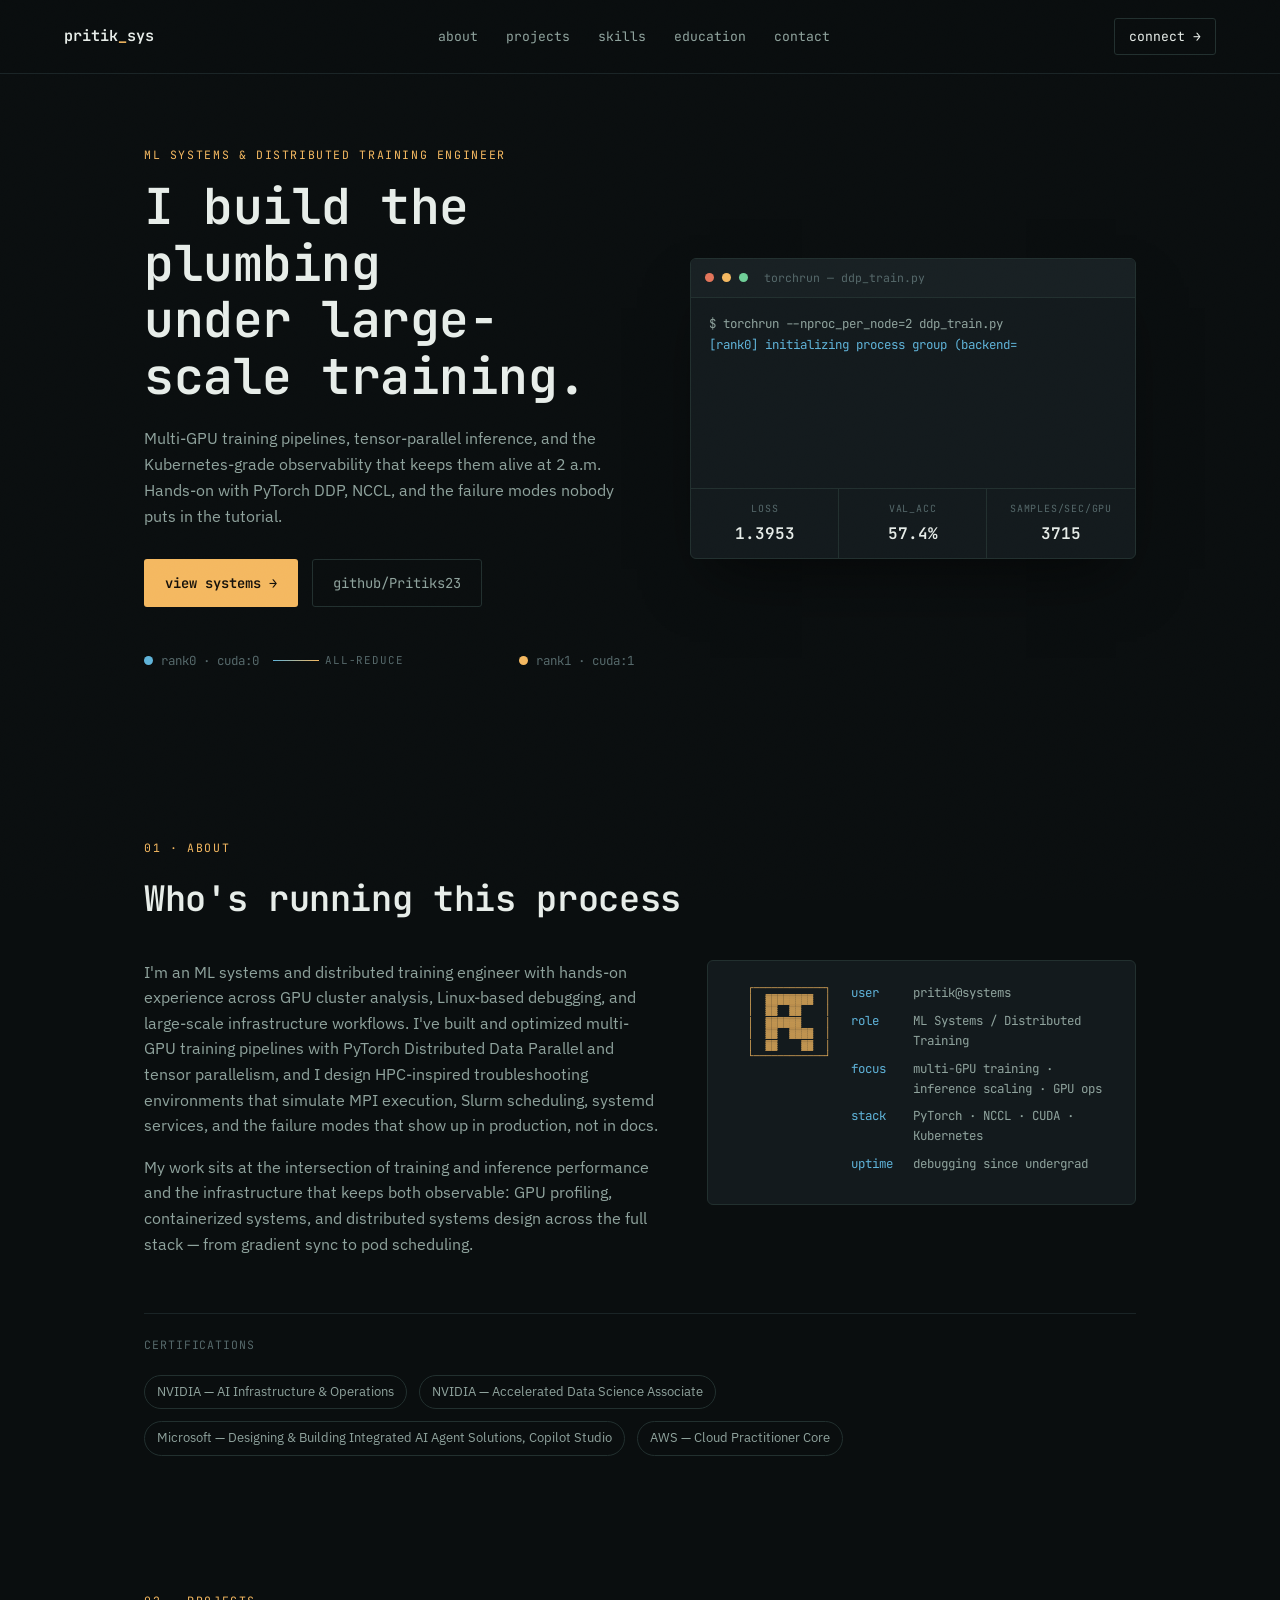
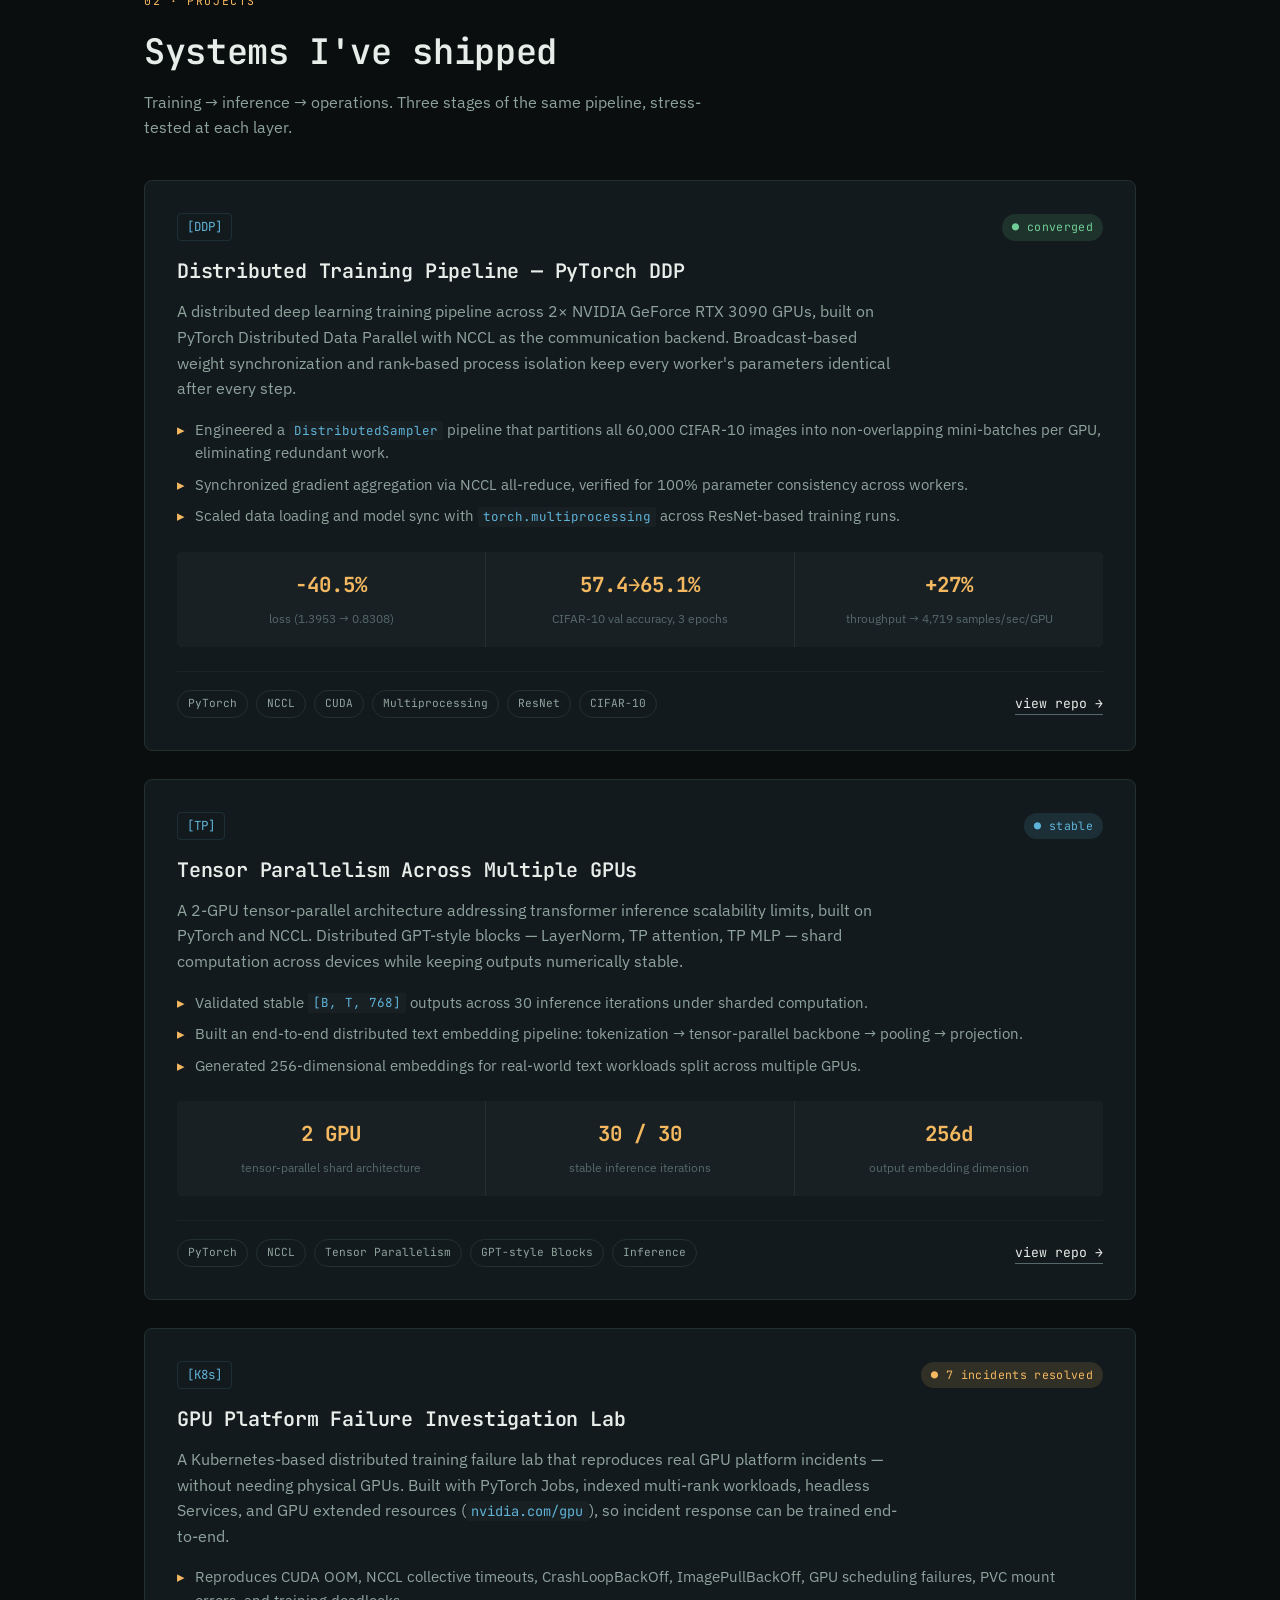
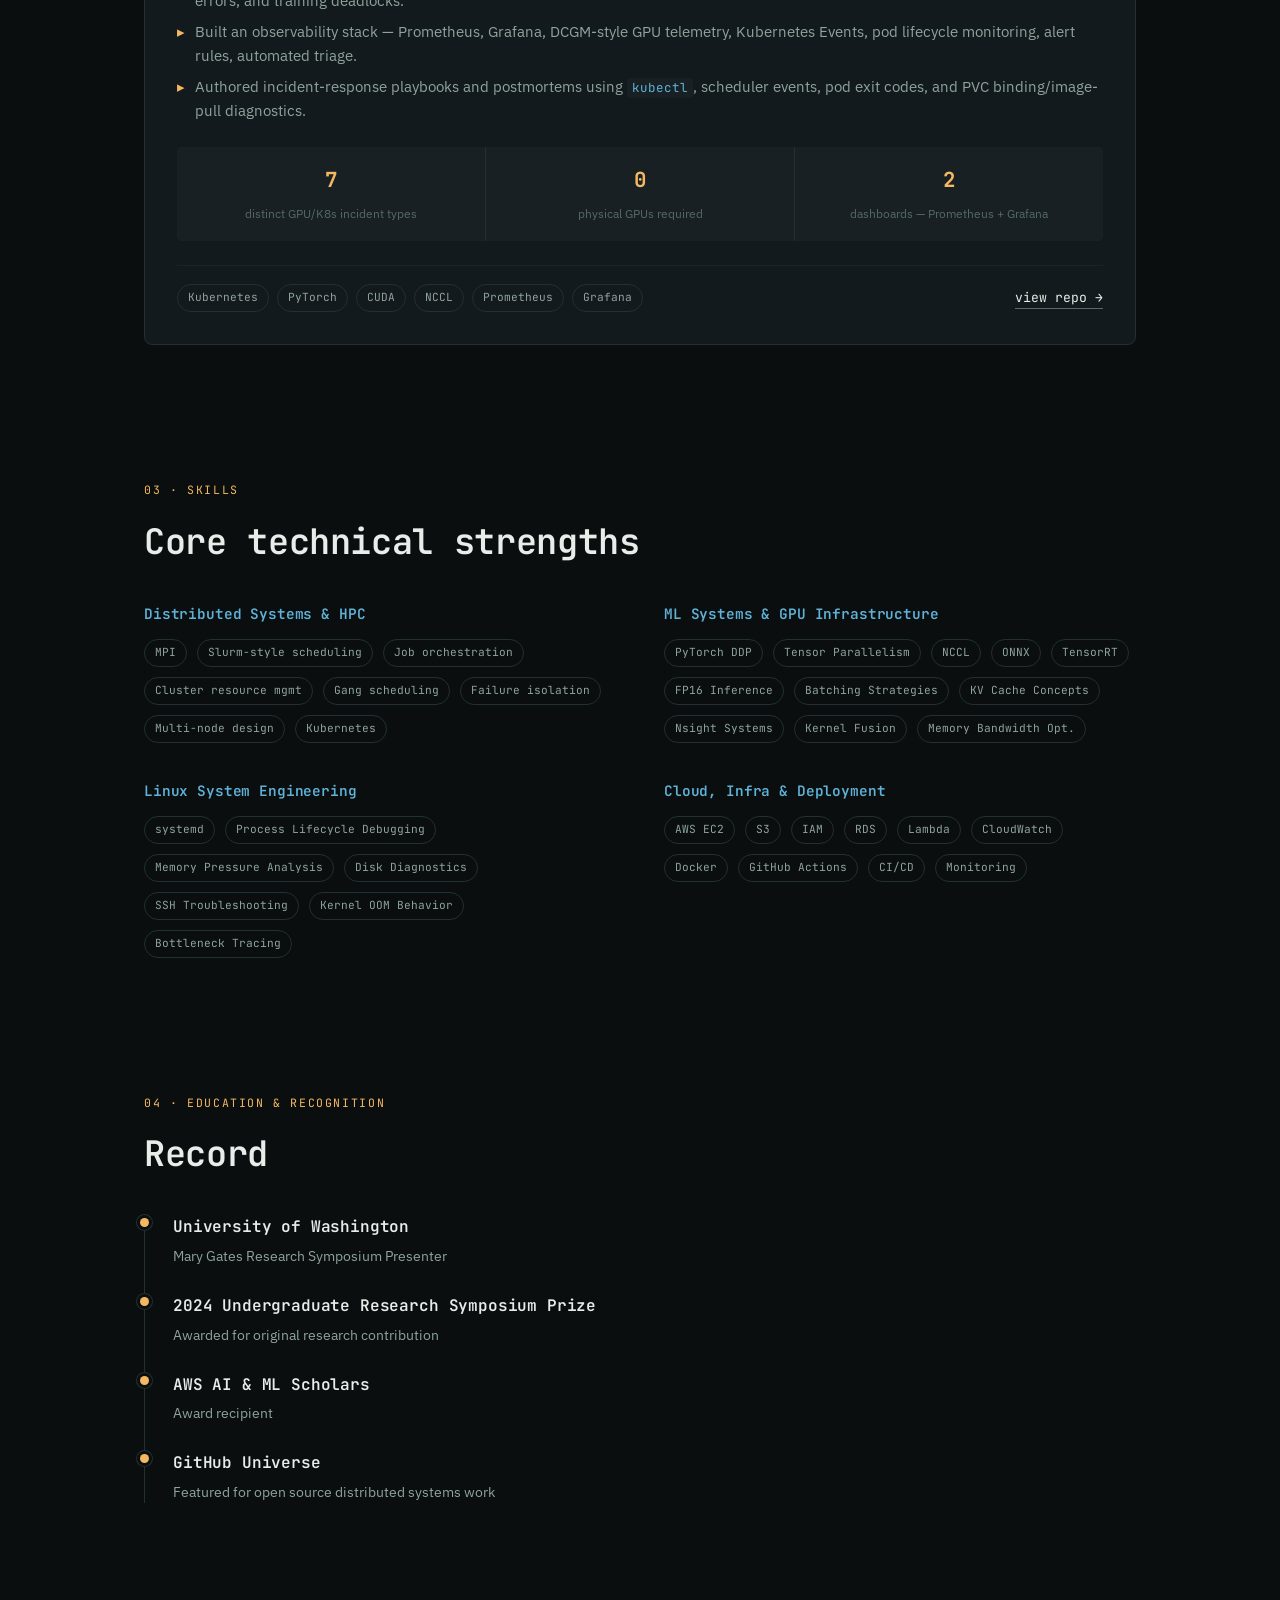
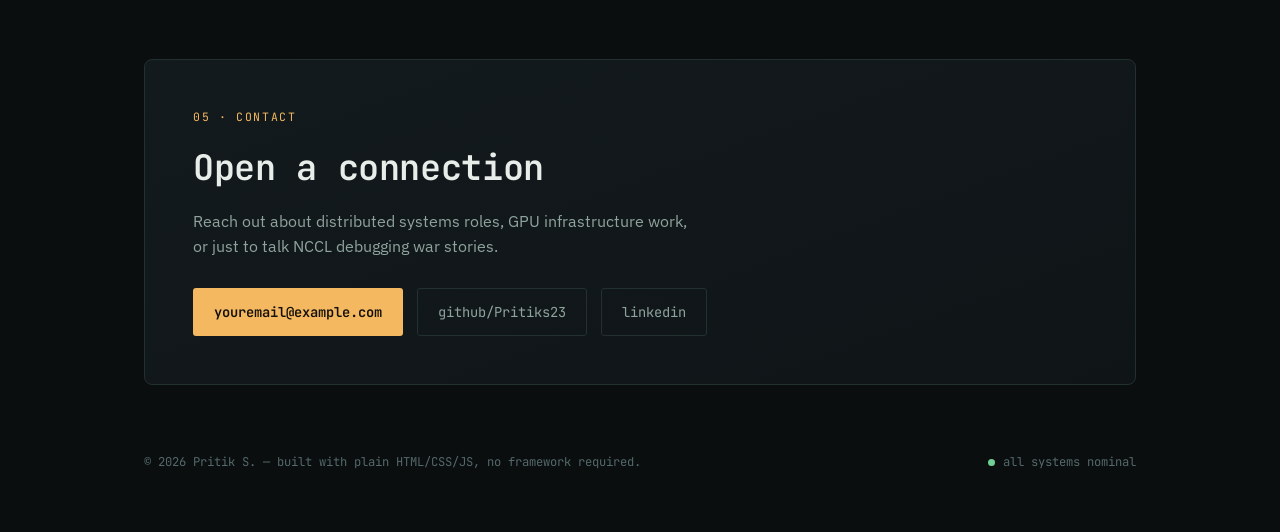
==== index.html @ 681da912 "Add files via upload" ====
<!DOCTYPE html>
<html lang="en">
<head>
<meta charset="UTF-8">
<meta name="viewport" content="width=device-width, initial-scale=1.0">
<title>Pritik S. — ML Systems &amp; Distributed Training Engineer</title>
<meta name="description" content="Portfolio of an ML Systems / Distributed Training engineer — PyTorch DDP, tensor parallelism, Kubernetes GPU failure engineering.">
<link rel="preconnect" href="https://fonts.googleapis.com">
<link rel="preconnect" href="https://fonts.gstatic.com" crossorigin>
<link href="https://fonts.googleapis.com/css2?family=JetBrains+Mono:wght@400;500;600;700&family=IBM+Plex+Sans:wght@400;500;600&display=swap" rel="stylesheet">
<link rel="stylesheet" href="style.css">
</head>
<body>

<div class="grain" aria-hidden="true"></div>

<!-- ============ NAV ============ -->
<header class="nav" id="top">
  <a class="nav__brand" href="#top">pritik<span class="cursor-blink">_</span>sys</a>
  <nav class="nav__links">
    <a href="#about">about</a>
    <a href="#projects">projects</a>
    <a href="#skills">skills</a>
    <a href="#education">education</a>
    <a href="#contact">contact</a>
  </nav>
  <a class="nav__cta" href="#contact">connect →</a>
</header>

<main>

<!-- ============ HERO ============ -->
<section class="hero" aria-label="Introduction">
  <div class="hero__text">
    <p class="eyebrow">ML SYSTEMS &amp; DISTRIBUTED TRAINING ENGINEER</p>
    <h1 class="hero__title">I build the plumbing<br>under large-scale training.</h1>
    <p class="hero__sub">
      Multi-GPU training pipelines, tensor-parallel inference, and the Kubernetes-grade
      observability that keeps them alive at 2&nbsp;a.m. Hands-on with PyTorch DDP, NCCL,
      and the failure modes nobody puts in the tutorial.
    </p>
    <div class="hero__actions">
      <a class="btn btn--primary" href="#projects">view systems →</a>
      <a class="btn btn--ghost" href="https://github.com/Pritiks23" target="_blank" rel="noopener">github/Pritiks23</a>
    </div>
    <div class="hero__ranks" role="img" aria-label="Two GPU ranks synchronized via NCCL all-reduce">
      <div class="rank">
        <span class="rank__dot" data-rank="0"></span>
        <span class="rank__label">rank0 · cuda:0</span>
      </div>
      <div class="rank__link">
        <span class="rank__link-line"></span>
        <span class="rank__link-tag">all-reduce</span>
      </div>
      <div class="rank">
        <span class="rank__dot" data-rank="1"></span>
        <span class="rank__label">rank1 · cuda:1</span>
      </div>
    </div>
  </div>

  <div class="hero__console" aria-hidden="true">
    <div class="console">
      <div class="console__bar">
        <span class="console__dot console__dot--r"></span>
        <span class="console__dot console__dot--y"></span>
        <span class="console__dot console__dot--g"></span>
        <span class="console__title">torchrun — ddp_train.py</span>
      </div>
      <pre class="console__body" id="consoleBody"></pre>
      <div class="console__metrics">
        <div class="metric">
          <span class="metric__label">loss</span>
          <span class="metric__value" id="metricLoss">1.3953</span>
        </div>
        <div class="metric">
          <span class="metric__label">val_acc</span>
          <span class="metric__value" id="metricAcc">57.4%</span>
        </div>
        <div class="metric">
          <span class="metric__label">samples/sec/gpu</span>
          <span class="metric__value" id="metricThroughput">3715</span>
        </div>
      </div>
    </div>
  </div>
</section>

<!-- ============ ABOUT ============ -->
<section class="about" id="about">
  <div class="section-head">
    <p class="eyebrow">01 · about</p>
    <h2>Who's running this process</h2>
  </div>

  <div class="about__grid">
    <div class="about__copy">
      <p>
        I'm an ML systems and distributed training engineer with hands-on experience across
        GPU cluster analysis, Linux-based debugging, and large-scale infrastructure workflows.
        I've built and optimized multi-GPU training pipelines with PyTorch Distributed Data
        Parallel and tensor parallelism, and I design HPC-inspired troubleshooting environments
        that simulate MPI execution, Slurm scheduling, systemd services, and the failure modes
        that show up in production, not in docs.
      </p>
      <p>
        My work sits at the intersection of training and inference performance and the
        infrastructure that keeps both observable: GPU profiling, containerized systems, and
        distributed systems design across the full stack — from gradient sync to pod scheduling.
      </p>
    </div>

    <div class="neofetch" role="img" aria-label="System information summary">
      <pre class="neofetch__ascii" aria-hidden="true">
   ┌────────────┐
   │  ▓▓▓▓▓▓▓▓  │
   │  ▓▓  ▓▓    │
   │  ▓▓▓▓▓▓    │
   │  ▓▓  ▓▓▓▓  │
   │  ▓▓    ▓▓  │
   └────────────┘</pre>
      <dl class="neofetch__fields">
        <div><dt>user</dt><dd>pritik@systems</dd></div>
        <div><dt>role</dt><dd>ML Systems / Distributed Training</dd></div>
        <div><dt>focus</dt><dd>multi-GPU training · inference scaling · GPU ops</dd></div>
        <div><dt>stack</dt><dd>PyTorch · NCCL · CUDA · Kubernetes</dd></div>
        <div><dt>uptime</dt><dd>debugging since undergrad</dd></div>
      </dl>
    </div>
  </div>

  <div class="certs">
    <span class="certs__label">certifications</span>
    <ul class="certs__list">
      <li>NVIDIA — AI Infrastructure &amp; Operations</li>
      <li>NVIDIA — Accelerated Data Science Associate</li>
      <li>Microsoft — Designing &amp; Building Integrated AI Agent Solutions, Copilot Studio</li>
      <li>AWS — Cloud Practitioner Core</li>
    </ul>
  </div>
</section>

<!-- ============ PROJECTS ============ -->
<section class="projects" id="projects">
  <div class="section-head">
    <p class="eyebrow">02 · projects</p>
    <h2>Systems I've shipped</h2>
    <p class="section-sub">Training → inference → operations. Three stages of the same pipeline, stress-tested at each layer.</p>
  </div>

  <div class="project-list">

    <!-- PROJECT 1 -->
    <article class="project reveal">
      <div class="project__meta">
        <span class="project__tag">[DDP]</span>
        <span class="status status--converged">● converged</span>
      </div>
      <h3 class="project__title">Distributed Training Pipeline — PyTorch DDP</h3>
      <p class="project__desc">
        A distributed deep learning training pipeline across 2× NVIDIA GeForce RTX 3090 GPUs,
        built on PyTorch Distributed Data Parallel with NCCL as the communication backend.
        Broadcast-based weight synchronization and rank-based process isolation keep every
        worker's parameters identical after every step.
      </p>
      <ul class="project__points">
        <li>Engineered a <code>DistributedSampler</code> pipeline that partitions all 60,000 CIFAR-10 images into non-overlapping mini-batches per GPU, eliminating redundant work.</li>
        <li>Synchronized gradient aggregation via NCCL all-reduce, verified for 100% parameter consistency across workers.</li>
        <li>Scaled data loading and model sync with <code>torch.multiprocessing</code> across ResNet-based training runs.</li>
      </ul>

      <div class="project__metrics">
        <div class="pmetric">
          <span class="pmetric__value">−40.5%</span>
          <span class="pmetric__label">loss (1.3953 → 0.8308)</span>
        </div>
        <div class="pmetric">
          <span class="pmetric__value">57.4→65.1%</span>
          <span class="pmetric__label">CIFAR-10 val accuracy, 3 epochs</span>
        </div>
        <div class="pmetric">
          <span class="pmetric__value">+27%</span>
          <span class="pmetric__label">throughput → 4,719 samples/sec/GPU</span>
        </div>
      </div>

      <div class="project__footer">
        <div class="chips">
          <span>PyTorch</span><span>NCCL</span><span>CUDA</span><span>Multiprocessing</span><span>ResNet</span><span>CIFAR-10</span>
        </div>
        <a class="project__link" href="https://github.com/Pritiks23/training" target="_blank" rel="noopener">view repo →</a>
      </div>
    </article>

    <!-- PROJECT 2 -->
    <article class="project reveal">
      <div class="project__meta">
        <span class="project__tag">[TP]</span>
        <span class="status status--stable">● stable</span>
      </div>
      <h3 class="project__title">Tensor Parallelism Across Multiple GPUs</h3>
      <p class="project__desc">
        A 2-GPU tensor-parallel architecture addressing transformer inference scalability limits,
        built on PyTorch and NCCL. Distributed GPT-style blocks — LayerNorm, TP attention,
        TP MLP — shard computation across devices while keeping outputs numerically stable.
      </p>
      <ul class="project__points">
        <li>Validated stable <code>[B, T, 768]</code> outputs across 30 inference iterations under sharded computation.</li>
        <li>Built an end-to-end distributed text embedding pipeline: tokenization → tensor-parallel backbone → pooling → projection.</li>
        <li>Generated 256-dimensional embeddings for real-world text workloads split across multiple GPUs.</li>
      </ul>

      <div class="project__metrics">
        <div class="pmetric">
          <span class="pmetric__value">2 GPU</span>
          <span class="pmetric__label">tensor-parallel shard architecture</span>
        </div>
        <div class="pmetric">
          <span class="pmetric__value">30 / 30</span>
          <span class="pmetric__label">stable inference iterations</span>
        </div>
        <div class="pmetric">
          <span class="pmetric__value">256d</span>
          <span class="pmetric__label">output embedding dimension</span>
        </div>
      </div>

      <div class="project__footer">
        <div class="chips">
          <span>PyTorch</span><span>NCCL</span><span>Tensor Parallelism</span><span>GPT-style Blocks</span><span>Inference</span>
        </div>
        <a class="project__link" href="https://github.com/Pritiks23/Tensor-parallelism-across-multipleGPUS/" target="_blank" rel="noopener">view repo →</a>
      </div>
    </article>

    <!-- PROJECT 3 -->
    <article class="project reveal">
      <div class="project__meta">
        <span class="project__tag">[K8s]</span>
        <span class="status status--resolved">● 7 incidents resolved</span>
      </div>
      <h3 class="project__title">GPU Platform Failure Investigation Lab</h3>
      <p class="project__desc">
        A Kubernetes-based distributed training failure lab that reproduces real GPU platform
        incidents — without needing physical GPUs. Built with PyTorch Jobs, indexed multi-rank
        workloads, headless Services, and GPU extended resources (<code>nvidia.com/gpu</code>),
        so incident response can be trained end-to-end.
      </p>
      <ul class="project__points">
        <li>Reproduces CUDA OOM, NCCL collective timeouts, CrashLoopBackOff, ImagePullBackOff, GPU scheduling failures, PVC mount errors, and training deadlocks.</li>
        <li>Built an observability stack — Prometheus, Grafana, DCGM-style GPU telemetry, Kubernetes Events, pod lifecycle monitoring, alert rules, automated triage.</li>
        <li>Authored incident-response playbooks and postmortems using <code>kubectl</code>, scheduler events, pod exit codes, and PVC binding/image-pull diagnostics.</li>
      </ul>

      <div class="project__metrics">
        <div class="pmetric">
          <span class="pmetric__value">7</span>
          <span class="pmetric__label">distinct GPU/K8s incident types</span>
        </div>
        <div class="pmetric">
          <span class="pmetric__value">0</span>
          <span class="pmetric__label">physical GPUs required</span>
        </div>
        <div class="pmetric">
          <span class="pmetric__value">2</span>
          <span class="pmetric__label">dashboards — Prometheus + Grafana</span>
        </div>
      </div>

      <div class="project__footer">
        <div class="chips">
          <span>Kubernetes</span><span>PyTorch</span><span>CUDA</span><span>NCCL</span><span>Prometheus</span><span>Grafana</span>
        </div>
        <a class="project__link" href="https://github.com/Pritiks23/Kubernetes_GPU_failure" target="_blank" rel="noopener">view repo →</a>
      </div>
    </article>

  </div>
</section>

<!-- ============ SKILLS ============ -->
<section class="skills" id="skills">
  <div class="section-head">
    <p class="eyebrow">03 · skills</p>
    <h2>Core technical strengths</h2>
  </div>

  <div class="skills__grid">
    <div class="skill-group">
      <h3>Distributed Systems &amp; HPC</h3>
      <div class="chips chips--wrap">
        <span>MPI</span><span>Slurm-style scheduling</span><span>Job orchestration</span>
        <span>Cluster resource mgmt</span><span>Gang scheduling</span><span>Failure isolation</span>
        <span>Multi-node design</span><span>Kubernetes</span>
      </div>
    </div>
    <div class="skill-group">
      <h3>ML Systems &amp; GPU Infrastructure</h3>
      <div class="chips chips--wrap">
        <span>PyTorch DDP</span><span>Tensor Parallelism</span><span>NCCL</span><span>ONNX</span>
        <span>TensorRT</span><span>FP16 Inference</span><span>Batching Strategies</span>
        <span>KV Cache Concepts</span><span>Nsight Systems</span><span>Kernel Fusion</span>
        <span>Memory Bandwidth Opt.</span>
      </div>
    </div>
    <div class="skill-group">
      <h3>Linux System Engineering</h3>
      <div class="chips chips--wrap">
        <span>systemd</span><span>Process Lifecycle Debugging</span><span>Memory Pressure Analysis</span>
        <span>Disk Diagnostics</span><span>SSH Troubleshooting</span><span>Kernel OOM Behavior</span>
        <span>Bottleneck Tracing</span>
      </div>
    </div>
    <div class="skill-group">
      <h3>Cloud, Infra &amp; Deployment</h3>
      <div class="chips chips--wrap">
        <span>AWS EC2</span><span>S3</span><span>IAM</span><span>RDS</span><span>Lambda</span>
        <span>CloudWatch</span><span>Docker</span><span>GitHub Actions</span><span>CI/CD</span><span>Monitoring</span>
      </div>
    </div>
  </div>
</section>

<!-- ============ EDUCATION ============ -->
<section class="education" id="education">
  <div class="section-head">
    <p class="eyebrow">04 · education &amp; recognition</p>
    <h2>Record</h2>
  </div>

  <ul class="timeline">
    <li>
      <span class="timeline__marker"></span>
      <div class="timeline__content">
        <h3>University of Washington</h3>
        <p>Mary Gates Research Symposium Presenter</p>
      </div>
    </li>
    <li>
      <span class="timeline__marker"></span>
      <div class="timeline__content">
        <h3>2024 Undergraduate Research Symposium Prize</h3>
        <p>Awarded for original research contribution</p>
      </div>
    </li>
    <li>
      <span class="timeline__marker"></span>
      <div class="timeline__content">
        <h3>AWS AI &amp; ML Scholars</h3>
        <p>Award recipient</p>
      </div>
    </li>
    <li>
      <span class="timeline__marker"></span>
      <div class="timeline__content">
        <h3>GitHub Universe</h3>
        <p>Featured for open source distributed systems work</p>
      </div>
    </li>
  </ul>
</section>

<!-- ============ CONTACT ============ -->
<section class="contact" id="contact">
  <div class="contact__box">
    <p class="eyebrow">05 · contact</p>
    <h2>Open a connection</h2>
    <p class="contact__sub">Reach out about distributed systems roles, GPU infrastructure work, or just to talk NCCL debugging war stories.</p>
    <div class="contact__actions">
      <a class="btn btn--primary" href="mailto:youremail@example.com">youremail@example.com</a>
      <a class="btn btn--ghost" href="https://github.com/Pritiks23" target="_blank" rel="noopener">github/Pritiks23</a>
      <a class="btn btn--ghost" href="https://www.linkedin.com/in/yourprofile" target="_blank" rel="noopener">linkedin</a>
    </div>
  </div>
</section>

</main>

<footer class="footer">
  <p>© <span id="year"></span> Pritik S. — built with plain HTML/CSS/JS, no framework required.</p>
  <p class="footer__status"><span class="status-dot"></span> all systems nominal</p>
</footer>

<script src="script.js"></script>
</body>
</html>
---- style.css ----
/* ============================================
   TOKENS
   ============================================ */
:root {
  /* color */
  --bg:          #0a0e0f;
  --bg-elev:     #0f1517;
  --surface:     #131a1d;
  --surface-2:   #182023;
  --border:      #22302f;
  --border-soft: #1a2426;

  --text:        #e7ede9;
  --text-dim:    #8fa39d;
  --text-faint:  #55686a;

  --amber:       #f4b860;
  --amber-dim:   #f4b86022;
  --blue:        #5fb3d9;
  --blue-dim:    #5fb3d922;
  --green:       #6fcf97;
  --green-dim:   #6fcf9722;
  --red:         #e2745a;
  --red-dim:     #e2745a22;

  /* type */
  --font-mono: 'JetBrains Mono', ui-monospace, 'SF Mono', Menlo, monospace;
  --font-sans: 'IBM Plex Sans', -apple-system, sans-serif;

  /* layout */
  --maxw: 1120px;
  --radius: 3px;
  --gutter: clamp(20px, 5vw, 64px);
}

/* ============================================
   RESET
   ============================================ */
* { margin: 0; padding: 0; box-sizing: border-box; }

html { scroll-behavior: smooth; }

body {
  background: var(--bg);
  color: var(--text);
  font-family: var(--font-sans);
  font-size: 16px;
  line-height: 1.6;
  -webkit-font-smoothing: antialiased;
  overflow-x: hidden;
}

a { color: inherit; text-decoration: none; }
ul { list-style: none; }
code {
  font-family: var(--font-mono);
  background: var(--surface-2);
  padding: 0.1em 0.4em;
  border-radius: 2px;
  font-size: 0.85em;
  color: var(--blue);
}

h1, h2, h3 { font-family: var(--font-mono); font-weight: 600; letter-spacing: -0.01em; }

:focus-visible {
  outline: 2px solid var(--amber);
  outline-offset: 3px;
}

/* faint film-grain / noise overlay for texture */
.grain {
  position: fixed;
  inset: 0;
  pointer-events: none;
  z-index: 50;
  opacity: 0.035;
  background-image: url("data:image/svg+xml,%3Csvg xmlns='http://www.w3.org/2000/svg' width='120' height='120'%3E%3Cfilter id='n'%3E%3CfeTurbulence type='fractalNoise' baseFrequency='0.9' numOctaves='2' stitchTiles='stitch'/%3E%3C/filter%3E%3Crect width='100%25' height='100%25' filter='url(%23n)'/%3E%3C/svg%3E");
  mix-blend-mode: overlay;
}

/* ============================================
   SECTION SCAFFOLDING
   ============================================ */
main > section {
  max-width: var(--maxw);
  margin: 0 auto;
  padding: 96px var(--gutter) 40px;
}

.eyebrow {
  font-family: var(--font-mono);
  font-size: 0.72rem;
  letter-spacing: 0.14em;
  text-transform: uppercase;
  color: var(--amber);
  margin-bottom: 14px;
}

.section-head h2 {
  font-size: clamp(1.6rem, 3vw, 2.2rem);
  margin-bottom: 10px;
}

.section-sub {
  color: var(--text-dim);
  max-width: 560px;
  font-size: 0.98rem;
}

/* ============================================
   NAV
   ============================================ */
.nav {
  position: sticky;
  top: 0;
  z-index: 40;
  display: flex;
  align-items: center;
  justify-content: space-between;
  padding: 18px var(--gutter);
  background: rgba(10, 14, 15, 0.82);
  backdrop-filter: blur(10px);
  border-bottom: 1px solid var(--border-soft);
}

.nav__brand {
  font-family: var(--font-mono);
  font-weight: 600;
  font-size: 0.95rem;
  color: var(--text);
}

.cursor-blink {
  color: var(--amber);
  animation: blink 1.1s step-end infinite;
}

.nav__links {
  display: flex;
  gap: 28px;
  font-family: var(--font-mono);
  font-size: 0.82rem;
  color: var(--text-dim);
}
.nav__links a:hover { color: var(--amber); }

.nav__cta {
  font-family: var(--font-mono);
  font-size: 0.82rem;
  border: 1px solid var(--border);
  padding: 7px 14px;
  border-radius: var(--radius);
  color: var(--text);
  transition: border-color 0.2s, color 0.2s;
}
.nav__cta:hover { border-color: var(--amber); color: var(--amber); }

@media (max-width: 720px) {
  .nav__links { display: none; }
}

/* ============================================
   HERO
   ============================================ */
.hero {
  display: grid;
  grid-template-columns: 1.1fr 1fr;
  gap: 56px;
  align-items: center;
  padding-top: 72px !important;
  padding-bottom: 72px !important;
}

.hero__title {
  font-size: clamp(2.1rem, 4.2vw, 3.1rem);
  line-height: 1.14;
  margin: 14px 0 20px;
  color: var(--text);
}

.hero__sub {
  color: var(--text-dim);
  max-width: 480px;
  font-size: 1.02rem;
  margin-bottom: 30px;
}

.hero__actions { display: flex; gap: 14px; flex-wrap: wrap; margin-bottom: 44px; }

.btn {
  font-family: var(--font-mono);
  font-size: 0.86rem;
  padding: 12px 20px;
  border-radius: var(--radius);
  border: 1px solid transparent;
  transition: transform 0.15s ease, border-color 0.2s, background 0.2s, color .2s;
  display: inline-flex;
  align-items: center;
}
.btn--primary {
  background: var(--amber);
  color: #14100a;
  font-weight: 600;
}
.btn--primary:hover { transform: translateY(-1px); background: #ffcb7f; }

.btn--ghost {
  border-color: var(--border);
  color: var(--text-dim);
}
.btn--ghost:hover { border-color: var(--blue); color: var(--blue); transform: translateY(-1px); }

/* rank sync visual */
.hero__ranks {
  display: flex;
  align-items: center;
  gap: 14px;
  font-family: var(--font-mono);
  font-size: 0.78rem;
  color: var(--text-faint);
}
.rank { display: flex; align-items: center; gap: 8px; }
.rank__dot {
  width: 9px; height: 9px; border-radius: 50%;
  background: var(--blue);
  box-shadow: 0 0 0 0 var(--blue-dim);
  animation: pulse-rank 2.6s ease-in-out infinite;
}
.rank__dot[data-rank="1"] { animation-delay: 1.3s; background: var(--amber); box-shadow: 0 0 0 0 var(--amber-dim); }

.rank__link { display: flex; align-items: center; gap: 6px; flex: 1; }
.rank__link-line {
  height: 1px;
  width: 46px;
  background: linear-gradient(90deg, var(--blue), var(--amber));
  position: relative;
  overflow: hidden;
}
.rank__link-line::after {
  content: "";
  position: absolute;
  top: 0; left: -30%;
  width: 30%; height: 100%;
  background: var(--text);
  animation: travel 2.6s linear infinite;
}
.rank__link-tag { text-transform: uppercase; letter-spacing: 0.08em; font-size: 0.68rem; }

@keyframes pulse-rank {
  0%, 100% { box-shadow: 0 0 0 0 var(--blue-dim); }
  50% { box-shadow: 0 0 0 6px var(--blue-dim); }
}
@keyframes travel {
  0% { left: -30%; }
  100% { left: 130%; }
}
@keyframes blink { 50% { opacity: 0; } }

/* console */
.hero__console { display: flex; justify-content: center; }
.console {
  width: 100%;
  max-width: 460px;
  background: var(--surface);
  border: 1px solid var(--border);
  border-radius: 6px;
  overflow: hidden;
  box-shadow: 0 30px 60px -20px rgba(0,0,0,0.6);
}
.console__bar {
  display: flex;
  align-items: center;
  gap: 8px;
  padding: 10px 14px;
  background: var(--surface-2);
  border-bottom: 1px solid var(--border);
}
.console__dot { width: 9px; height: 9px; border-radius: 50%; }
.console__dot--r { background: #e2745a; }
.console__dot--y { background: #f4b860; }
.console__dot--g { background: #6fcf97; }
.console__title {
  margin-left: 8px;
  font-family: var(--font-mono);
  font-size: 0.72rem;
  color: var(--text-faint);
}
.console__body {
  font-family: var(--font-mono);
  font-size: 0.78rem;
  line-height: 1.65;
  color: var(--text-dim);
  padding: 16px 18px;
  min-height: 190px;
  white-space: pre-wrap;
  word-break: break-word;
}
.console__body .line-rank0 { color: var(--blue); }
.console__body .line-rank1 { color: var(--amber); }
.console__body .line-ok { color: var(--green); }

.console__metrics {
  display: grid;
  grid-template-columns: repeat(3, 1fr);
  border-top: 1px solid var(--border);
}
.metric {
  padding: 12px 10px;
  text-align: center;
  border-right: 1px solid var(--border);
}
.metric:last-child { border-right: none; }
.metric__label {
  display: block;
  font-family: var(--font-mono);
  font-size: 0.62rem;
  text-transform: uppercase;
  letter-spacing: 0.08em;
  color: var(--text-faint);
  margin-bottom: 4px;
}
.metric__value {
  display: block;
  font-family: var(--font-mono);
  font-size: 1rem;
  font-weight: 600;
  color: var(--text);
}

@media (max-width: 880px) {
  .hero { grid-template-columns: 1fr; padding-top: 48px !important; }
  .hero__console { order: -1; }
}

/* ============================================
   ABOUT
   ============================================ */
.about__grid {
  display: grid;
  grid-template-columns: 1.2fr 1fr;
  gap: 48px;
  margin-top: 32px;
  align-items: start;
}
.about__copy p { color: var(--text-dim); margin-bottom: 16px; max-width: 560px; }

.neofetch {
  background: var(--surface);
  border: 1px solid var(--border);
  border-radius: 6px;
  padding: 22px;
  display: flex;
  gap: 20px;
  font-family: var(--font-mono);
}
.neofetch__ascii {
  color: var(--amber);
  font-size: 0.62rem;
  line-height: 1.15;
  white-space: pre;
}
.neofetch__fields div { display: flex; gap: 10px; margin-bottom: 8px; font-size: 0.78rem; }
.neofetch__fields dt { color: var(--blue); min-width: 52px; }
.neofetch__fields dd { color: var(--text-dim); }

@media (max-width: 880px) {
  .about__grid { grid-template-columns: 1fr; }
  .neofetch { flex-direction: column; }
}

.certs {
  margin-top: 40px;
  border-top: 1px solid var(--border-soft);
  padding-top: 22px;
  display: flex;
  gap: 20px;
  flex-wrap: wrap;
  align-items: baseline;
}
.certs__label {
  font-family: var(--font-mono);
  font-size: 0.72rem;
  color: var(--text-faint);
  text-transform: uppercase;
  letter-spacing: 0.08em;
}
.certs__list { display: flex; gap: 12px; flex-wrap: wrap; }
.certs__list li {
  font-size: 0.8rem;
  color: var(--text-dim);
  border: 1px solid var(--border);
  padding: 6px 12px;
  border-radius: 20px;
}

/* ============================================
   PROJECTS
   ============================================ */
.project-list { margin-top: 40px; display: flex; flex-direction: column; gap: 28px; }

.project {
  background: var(--surface);
  border: 1px solid var(--border);
  border-radius: 8px;
  padding: 32px;
  opacity: 0;
  transform: translateY(24px);
  transition: opacity 0.6s ease, transform 0.6s ease, border-color 0.25s;
}
.project.in-view { opacity: 1; transform: translateY(0); }
.project:hover { border-color: var(--border); }

.project__meta { display: flex; justify-content: space-between; align-items: center; margin-bottom: 14px; }
.project__tag {
  font-family: var(--font-mono);
  font-size: 0.78rem;
  color: var(--blue);
  border: 1px solid var(--blue-dim);
  padding: 3px 9px;
  border-radius: 4px;
}

.status {
  font-family: var(--font-mono);
  font-size: 0.72rem;
  letter-spacing: 0.03em;
  padding: 4px 10px;
  border-radius: 20px;
}
.status--converged { color: var(--green); background: var(--green-dim); }
.status--stable { color: var(--blue); background: var(--blue-dim); }
.status--resolved { color: var(--amber); background: var(--amber-dim); }

.project__title { font-size: 1.25rem; margin-bottom: 12px; }
.project__desc { color: var(--text-dim); margin-bottom: 16px; max-width: 720px; }
.project__points { display: flex; flex-direction: column; gap: 8px; margin-bottom: 24px; }
.project__points li {
  color: var(--text-dim);
  font-size: 0.92rem;
  padding-left: 18px;
  position: relative;
}
.project__points li::before {
  content: "▸";
  position: absolute;
  left: 0;
  color: var(--amber);
}

.project__metrics {
  display: grid;
  grid-template-columns: repeat(3, 1fr);
  gap: 1px;
  background: var(--border);
  border-radius: 6px;
  overflow: hidden;
  margin-bottom: 24px;
}
.pmetric {
  background: var(--surface-2);
  padding: 16px 14px;
  text-align: center;
}
.pmetric__value {
  display: block;
  font-family: var(--font-mono);
  font-size: 1.3rem;
  font-weight: 700;
  color: var(--amber);
  margin-bottom: 4px;
}
.pmetric__label {
  font-size: 0.72rem;
  color: var(--text-faint);
}

.project__footer {
  display: flex;
  justify-content: space-between;
  align-items: center;
  flex-wrap: wrap;
  gap: 16px;
  border-top: 1px solid var(--border-soft);
  padding-top: 18px;
}

.chips { display: flex; gap: 8px; flex-wrap: wrap; }
.chips span {
  font-family: var(--font-mono);
  font-size: 0.7rem;
  color: var(--text-dim);
  border: 1px solid var(--border);
  padding: 4px 10px;
  border-radius: 20px;
}
.chips--wrap { gap: 10px; }

.project__link {
  font-family: var(--font-mono);
  font-size: 0.82rem;
  color: var(--text);
  border-bottom: 1px solid var(--text-faint);
  transition: color 0.2s, border-color 0.2s;
}
.project__link:hover { color: var(--amber); border-color: var(--amber); }

@media (max-width: 720px) {
  .project__metrics { grid-template-columns: 1fr; }
  .project { padding: 22px; }
}

/* ============================================
   SKILLS
   ============================================ */
.skills__grid {
  margin-top: 32px;
  display: grid;
  grid-template-columns: 1fr 1fr;
  gap: 36px 48px;
}
.skill-group h3 {
  font-size: 0.9rem;
  color: var(--blue);
  margin-bottom: 14px;
  font-weight: 600;
}
@media (max-width: 720px) {
  .skills__grid { grid-template-columns: 1fr; }
}

/* ============================================
   EDUCATION / TIMELINE
   ============================================ */
.timeline {
  margin-top: 32px;
  border-left: 1px solid var(--border);
  padding-left: 28px;
  display: flex;
  flex-direction: column;
  gap: 26px;
}
.timeline li { position: relative; }
.timeline__marker {
  position: absolute;
  left: -33px;
  top: 4px;
  width: 9px;
  height: 9px;
  border-radius: 50%;
  background: var(--amber);
  box-shadow: 0 0 0 3px var(--bg), 0 0 0 4px var(--border);
}
.timeline__content h3 { font-size: 1rem; margin-bottom: 4px; }
.timeline__content p { color: var(--text-dim); font-size: 0.9rem; }

/* ============================================
   CONTACT
   ============================================ */
.contact__box {
  margin-top: 20px;
  border: 1px solid var(--border);
  border-radius: 8px;
  padding: 48px;
  background: linear-gradient(160deg, var(--surface), var(--bg-elev));
  text-align: left;
}
.contact__box h2 { margin-bottom: 12px; font-size: clamp(1.6rem, 3vw, 2.2rem); }
.contact__sub { color: var(--text-dim); max-width: 500px; margin-bottom: 28px; }
.contact__actions { display: flex; gap: 14px; flex-wrap: wrap; }

/* ============================================
   FOOTER
   ============================================ */
.footer {
  max-width: var(--maxw);
  margin: 0 auto;
  padding: 28px var(--gutter) 60px;
  display: flex;
  justify-content: space-between;
  flex-wrap: wrap;
  gap: 10px;
  font-family: var(--font-mono);
  font-size: 0.76rem;
  color: var(--text-faint);
}
.footer__status { display: flex; align-items: center; gap: 8px; }
.status-dot {
  width: 7px; height: 7px; border-radius: 50%;
  background: var(--green);
  box-shadow: 0 0 0 0 var(--green-dim);
  animation: pulse-rank 2.6s ease-in-out infinite;
}

/* ============================================
   REDUCED MOTION
   ============================================ */
@media (prefers-reduced-motion: reduce) {
  * { animation: none !important; transition: none !important; }
  .project { opacity: 1; transform: none; }
}
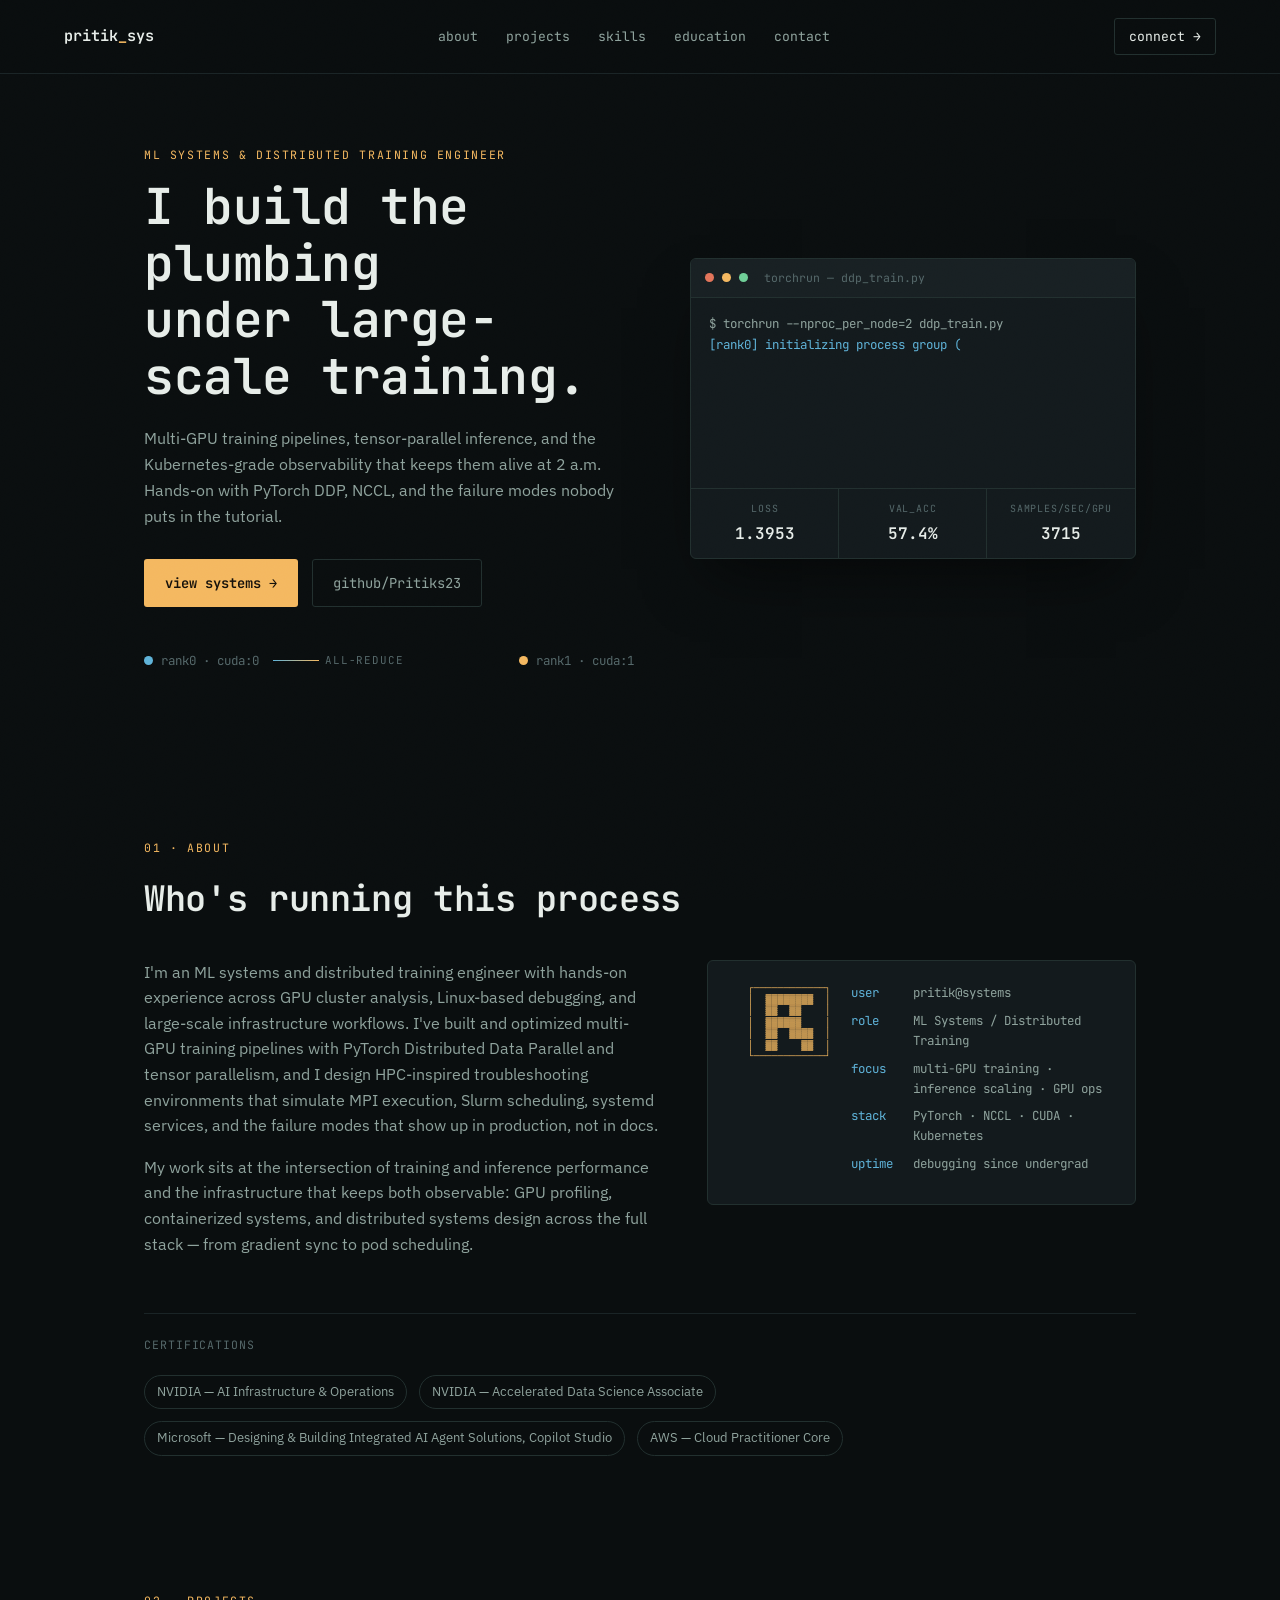
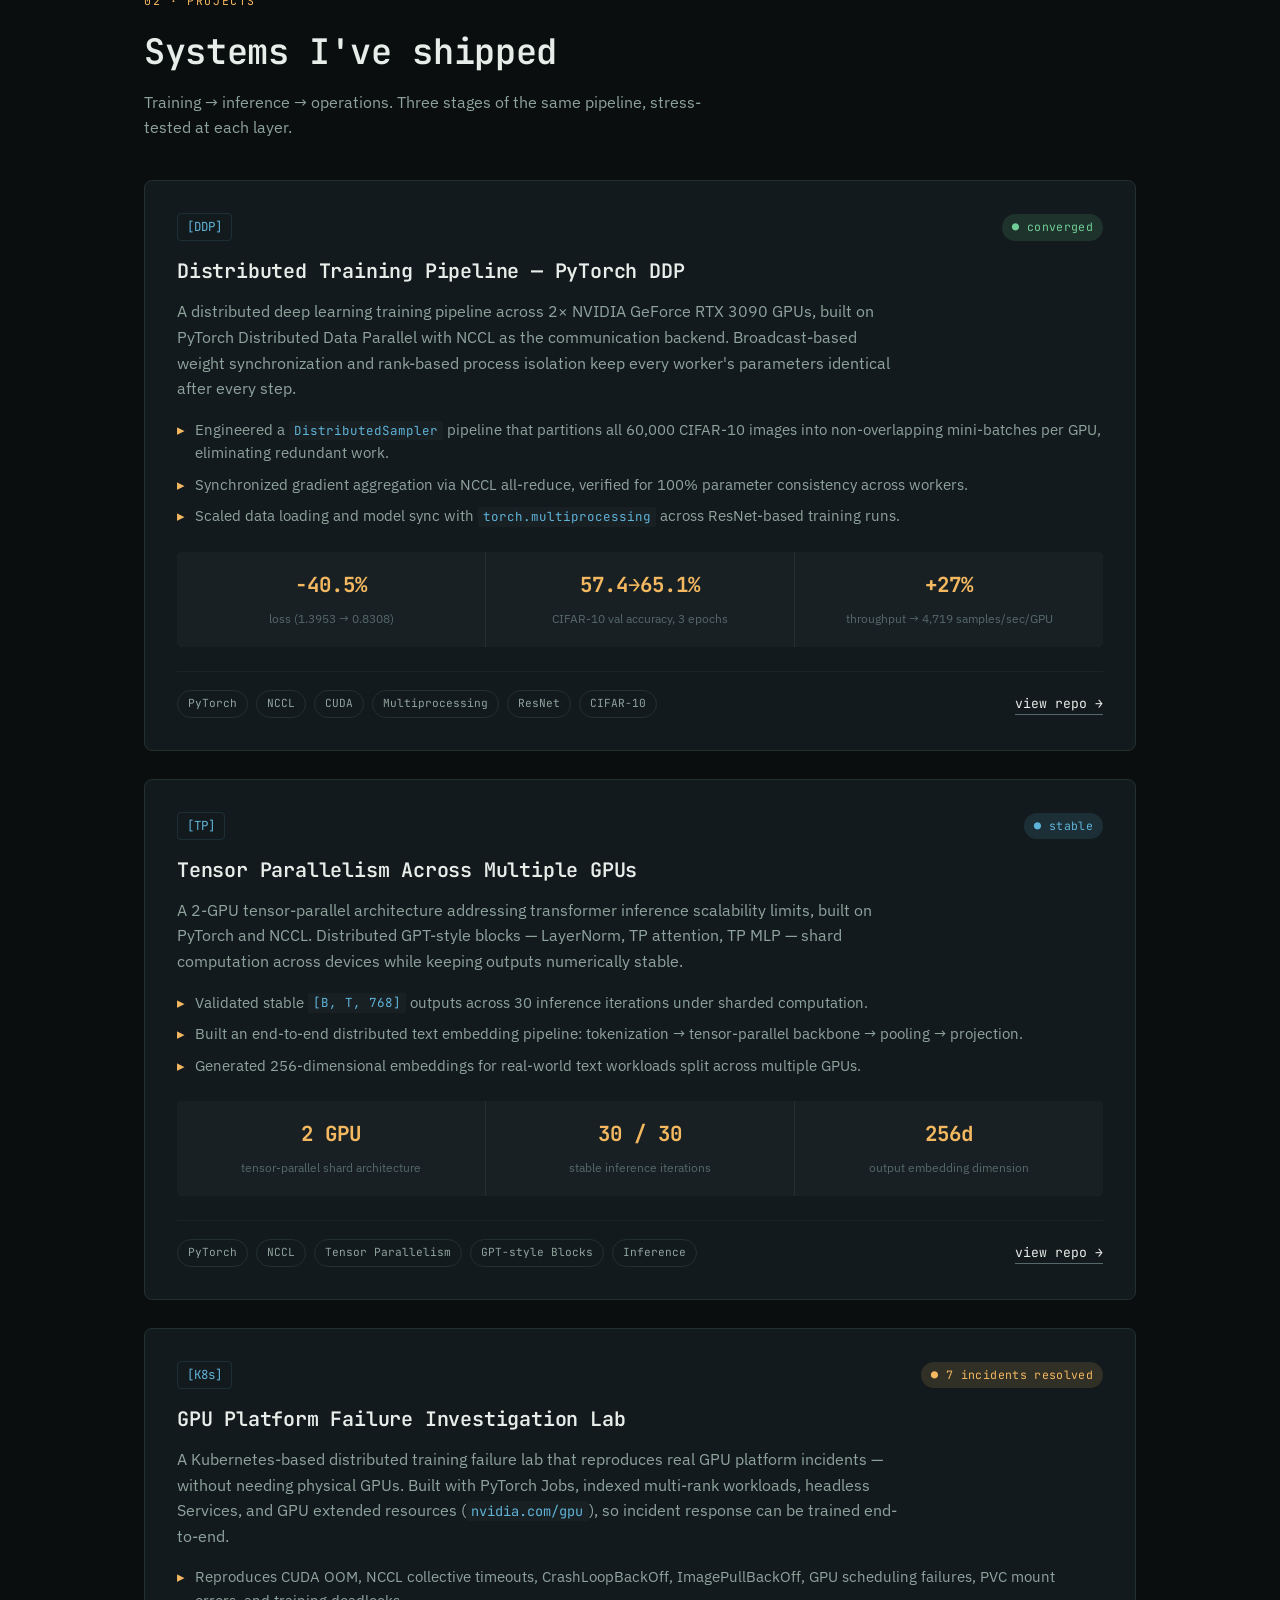
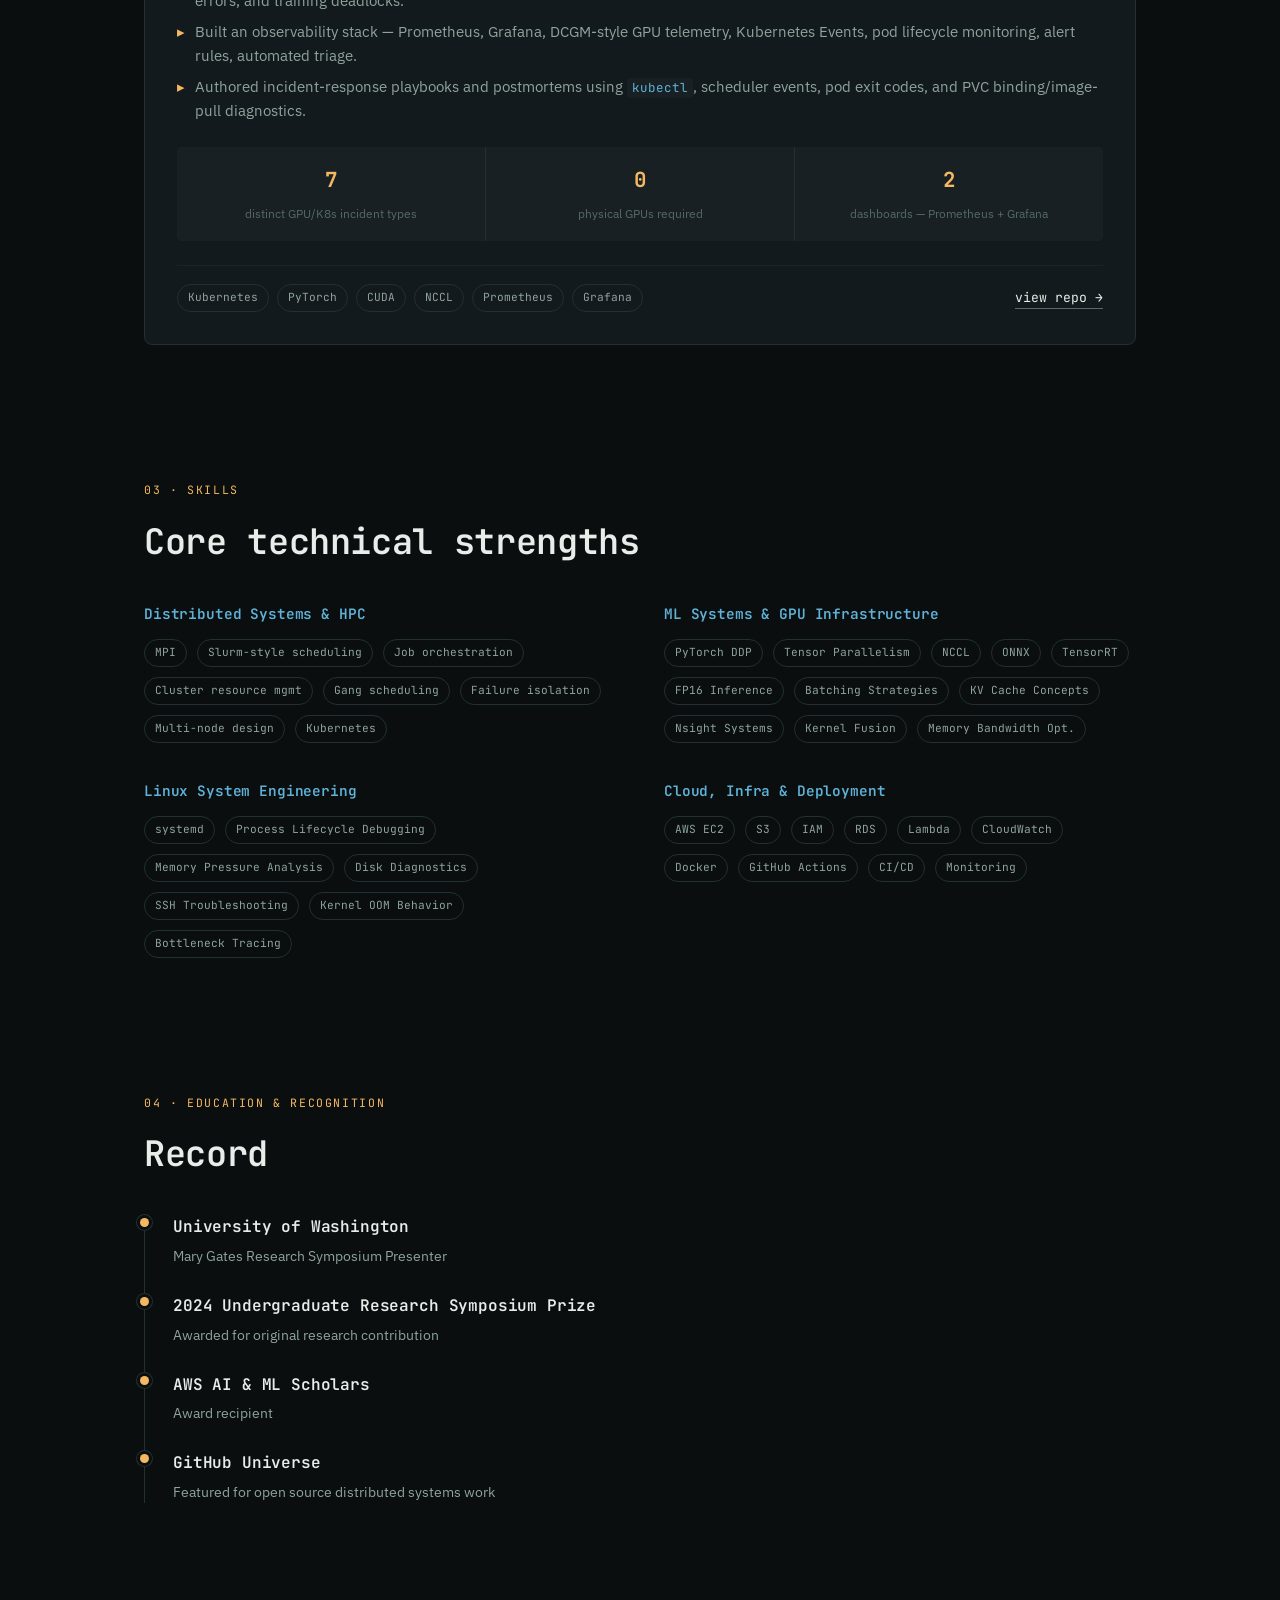
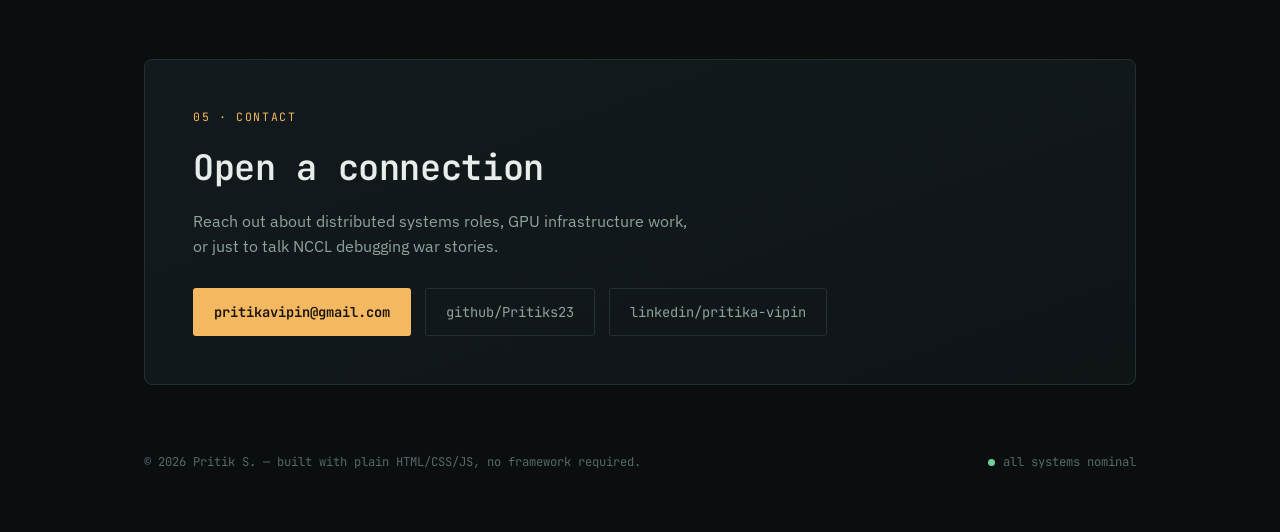
==== commit a947e478: "Update index.html" ====
--- a/index.html
+++ b/index.html
@@ -367,9 +367,9 @@
     <h2>Open a connection</h2>
     <p class="contact__sub">Reach out about distributed systems roles, GPU infrastructure work, or just to talk NCCL debugging war stories.</p>
     <div class="contact__actions">
-      <a class="btn btn--primary" href="mailto:youremail@example.com">youremail@example.com</a>
+      <a class="btn btn--primary" href="mailto:pritikavipin@gmail.com">pritikavipin@gmail.com</a>
       <a class="btn btn--ghost" href="https://github.com/Pritiks23" target="_blank" rel="noopener">github/Pritiks23</a>
-      <a class="btn btn--ghost" href="https://www.linkedin.com/in/yourprofile" target="_blank" rel="noopener">linkedin</a>
+      <a class="btn btn--ghost" href="https://www.linkedin.com/in/pritika-vipin/" target="_blank" rel="noopener">linkedin/pritika-vipin</a>
     </div>
   </div>
 </section>
